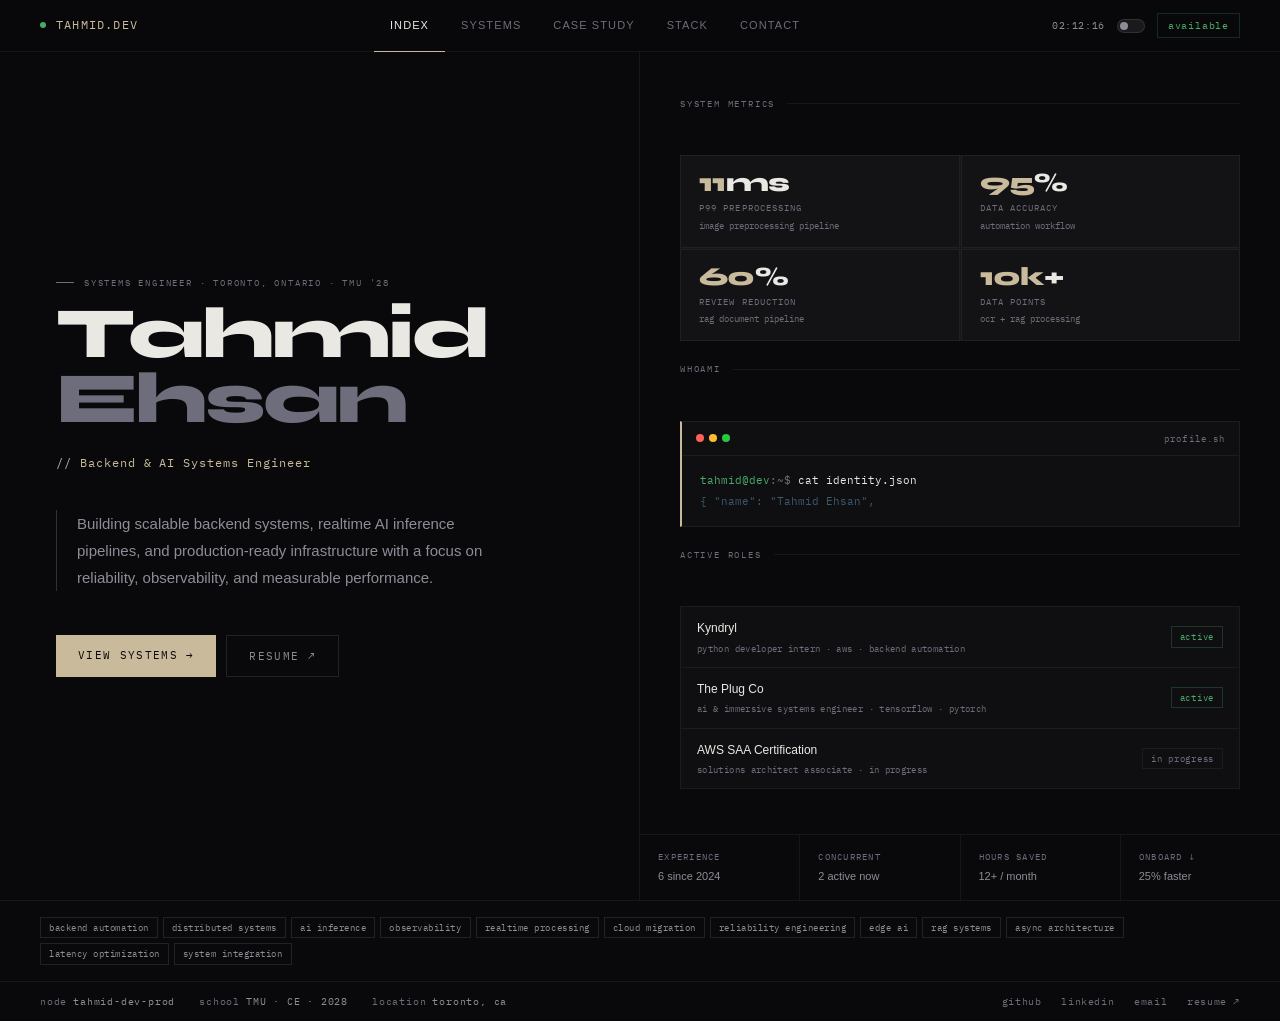
==== index.html @ 842f2605 "Image Added" ====
<!DOCTYPE html>
<html lang="en">
<head>
<meta charset="UTF-8">
<meta name="viewport" content="width=device-width, initial-scale=1.0">
<title>Tahmid.Dev</title>
<link rel="icon" type="image/png" href="favicon.png">
<link rel="stylesheet" href="style.css">
<style>
/* ── Hero grid ── */
.hero {
  min-height: calc(100vh - 52px);
  display: grid;
  grid-template-columns: 1fr 1fr;
}
.hero-l {
  padding: 80px 48px 80px 56px;
  border-right: 0.5px solid var(--border);
  display: flex; flex-direction: column; justify-content: center;
}
.hero-name {
  font-family: var(--display);
  font-size: 72px; font-weight: 800;
  letter-spacing: -.04em; line-height: .9;
  margin-bottom: 12px;
}
.hero-name-sub { color: var(--text-3); display: block; }
.hero-title {
  font-family: var(--mono); font-size: 12px; color: var(--accent);
  letter-spacing: .08em; margin-bottom: 36px; margin-top: 10px;
}
.hero-bio {
  font-size: 15px; color: var(--text-2); line-height: 1.8;
  max-width: 430px; margin-bottom: 44px;
  border-left: 1px solid var(--border-hi); padding-left: 20px;
}
.hero-actions { display: flex; gap: 10px; }

/* ── Right side: system panel ── */
.hero-r {
  display: flex; flex-direction: column;
}
.hero-r-top {
  flex: 1; padding: 44px 40px 32px;
  display: flex; flex-direction: column; gap: 20px;
}
.metrics-grid {
  display: grid; grid-template-columns: 1fr 1fr;
  gap: 1px; background: var(--border);
}

/* Terminal */
.terminal {
  background: var(--bg-raised); border: 0.5px solid var(--border);
  border-left: 2px solid var(--accent); font-family: var(--mono);
}
.term-header {
  display: flex; align-items: center; gap: 5px;
  padding: 9px 14px; border-bottom: 0.5px solid var(--border);
}
.t-dot { width: 8px; height: 8px; border-radius: 50%; }
.term-title { font-size: 9px; color: var(--text-3); letter-spacing: .12em; margin-left: auto; }
.term-body { padding: 14px 18px; }
.tl { font-size: 11px; line-height: 1.9; }
.tl .p   { color: var(--green); }
.tl .k   { color: #8a7aaa; }
.tl .s   { color: #7a9a6a; }
.tl .n   { color: var(--accent); }
.tl .c   { color: var(--text-3); }
.tl .o   { color: #3a5a6a; }
.tl .dim { color: var(--text-3); }
.tcursor {
  display: inline-block; width: 7px; height: 13px;
  background: var(--accent); vertical-align: -2px;
  animation: blink 1s step-end infinite;
}
@keyframes blink { 0%,100%{opacity:1} 50%{opacity:0} }

/* Active roles */
.roles-panel {
  background: var(--bg-raised); border: 0.5px solid var(--border);
}
.role-row {
  display: flex; justify-content: space-between; align-items: center;
  padding: 11px 16px; border-bottom: 0.5px solid var(--border);
}
.role-row:last-child { border-bottom: none; }
.role-org { font-size: 12px; color: var(--text); margin-bottom: 2px; }
.role-desc { font-family: var(--mono); font-size: 9px; color: var(--text-3); letter-spacing: .04em; }
.role-badge {
  font-family: var(--mono); font-size: 9px; letter-spacing: .08em;
  padding: 2px 8px; border: 0.5px solid rgba(74,170,106,.25); color: var(--green);
  white-space: nowrap; flex-shrink: 0;
}
.role-badge-dim {
  font-family: var(--mono); font-size: 9px; letter-spacing: .08em;
  padding: 2px 8px; border: 0.5px solid var(--border); color: var(--text-3);
  white-space: nowrap; flex-shrink: 0;
}

/* Strip at bottom */
.hero-strip {
  border-top: 0.5px solid var(--border);
  display: flex;
}
.strip-cell {
  flex: 1; padding: 14px 18px; border-right: 0.5px solid var(--border);
}
.strip-cell:last-child { border-right: none; }
.strip-label { font-family: var(--mono); font-size: 9px; color: var(--text-3); letter-spacing: .14em; text-transform: uppercase; margin-bottom: 3px; }
.strip-val { font-size: 11px; color: var(--text-2); }

/* Themes row */
.themes-row {
  display: flex; flex-wrap: wrap; gap: 5px;
  padding: 16px 40px; border-top: 0.5px solid var(--border);
}
</style>
</head>
<body>
<div class="page-wrap">

<!-- HERO -->
<div class="hero">
  <div class="hero-l">
    <div class="eyebrow fu fu-1">systems engineer · toronto, ontario · tmU '28</div>
    <h1 class="hero-name fu fu-2">
      Tahmid<br>
      <span class="hero-name-sub">Ehsan</span>
    </h1>
    <div class="hero-title fu fu-3">// Backend &amp; AI Systems Engineer</div>
    <p class="hero-bio fu fu-4">
      Building scalable backend systems, realtime AI inference pipelines, and production-ready infrastructure with a focus on reliability, observability, and measurable performance.
    </p>
    <div class="hero-actions fu fu-5">
      <a href="systems.html" class="btn-primary">View systems →</a>
      <a href="https://drive.google.com/file/d/1FpR7--g1Dq0NJvpyK1-gQ79gv53-cJZ3/view" target="_blank" class="btn-ghost">Resume ↗</a>
    </div>
  </div>

  <div class="hero-r">
    <div class="hero-r-top">
      <div class="section-label">system metrics</div>

      <div class="metrics-grid">
        <div class="metric-chip">
          <div class="metric-chip-val"><span class="hi">11</span>ms</div>
          <div class="metric-chip-label">p99 preprocessing</div>
          <div class="metric-chip-sub">image preprocessing pipeline</div>
        </div>
        <div class="metric-chip">
          <div class="metric-chip-val"><span class="hi">95</span>%</div>
          <div class="metric-chip-label">data accuracy</div>
          <div class="metric-chip-sub">automation workflow</div>
        </div>
        <div class="metric-chip">
          <div class="metric-chip-val"><span class="hi">60</span>%</div>
          <div class="metric-chip-label">review reduction</div>
          <div class="metric-chip-sub">rag document pipeline</div>
        </div>
        <div class="metric-chip">
          <div class="metric-chip-val"><span class="hi">10k</span>+</div>
          <div class="metric-chip-label">data points</div>
          <div class="metric-chip-sub">ocr + rag processing</div>
        </div>
      </div>

      <div class="section-label">whoami</div>
      <div class="terminal">
        <div class="term-header">
          <div class="t-dot" style="background:#ff5f57"></div>
          <div class="t-dot" style="background:#febc2e"></div>
          <div class="t-dot" style="background:#28c840"></div>
          <div class="term-title">profile.sh</div>
        </div>
        <div class="term-body" id="term-output"></div>
      </div>

      <div class="section-label">active roles</div>
      <div class="roles-panel">
        <div class="role-row">
          <div>
            <div class="role-org">Kyndryl</div>
            <div class="role-desc">python developer intern · aws · backend automation</div>
          </div>
          <div class="role-badge">active</div>
        </div>
        <div class="role-row">
          <div>
            <div class="role-org">The Plug Co</div>
            <div class="role-desc">ai &amp; immersive systems engineer · tensorflow · pytorch</div>
          </div>
          <div class="role-badge">active</div>
        </div>
        <div class="role-row">
          <div>
            <div class="role-org">AWS SAA Certification</div>
            <div class="role-desc">solutions architect associate · in progress</div>
          </div>
          <div class="role-badge-dim">in progress</div>
        </div>
      </div>
    </div>

    <div class="hero-strip">
      <div class="strip-cell">
        <div class="strip-label">experience</div>
        <div class="strip-val">6 since 2024</div>
      </div>
      <div class="strip-cell">
        <div class="strip-label">concurrent</div>
        <div class="strip-val">2 active now</div>
      </div>
      <div class="strip-cell">
        <div class="strip-label">hours saved</div>
        <div class="strip-val">12+ / month</div>
      </div>
      <div class="strip-cell">
        <div class="strip-label">onboard ↓</div>
        <div class="strip-val">25% faster</div>
      </div>
    </div>
  </div>
</div>

<!-- Themes strip -->
<div class="themes-row">
  <span class="tag">backend automation</span>
  <span class="tag">distributed systems</span>
  <span class="tag">ai inference</span>
  <span class="tag">observability</span>
  <span class="tag">realtime processing</span>
  <span class="tag">cloud migration</span>
  <span class="tag">reliability engineering</span>
  <span class="tag">edge ai</span>
  <span class="tag">rag systems</span>
  <span class="tag">async architecture</span>
  <span class="tag">latency optimization</span>
  <span class="tag">system integration</span>
</div>

</div><!-- /page-wrap -->
<script src="nav.js"></script>
<script>
/* typewriter terminal */
const lines = [
  [{cls:'p',t:'tahmid@dev'},{cls:'dim',t:':~$ '},{cls:'',t:'cat identity.json'}],
  [{cls:'o',t:'{ "name": "Tahmid Ehsan",'}],
  [{cls:'o',t:'  "role": "Backend & AI Systems Engineer",'}],
  [{cls:'o',t:'  "focus": ["realtime pipelines","distributed systems","observability"],'}],
  [{cls:'o',t:'  "status": "building backend & AI systems" }'}],
  [{cls:'p',t:'tahmid@dev'},{cls:'dim',t:':~$ '},{cls:'',t:'echo $METRICS'}],
  [{cls:'n',t:'11ms p99  ·  95% accuracy  ·  10k+ datapoints  ·  60% ↓ review'}],
];
const out = document.getElementById('term-output');
let li = 0;
function nextLine(){
  if(li >= lines.length){ out.insertAdjacentHTML('beforeend','<div class="tl"><span class="tcursor"></span></div>'); return; }
  const div = document.createElement('div'); div.className='tl';
  lines[li].forEach(p=>{ const s=document.createElement('span'); if(p.cls)s.className=p.cls; s.textContent=p.t; div.appendChild(s); });
  out.appendChild(div); li++;
  setTimeout(nextLine, li <= 1 ? 400 : 140);
}
setTimeout(nextLine, 600);
</script>
</body>
</html>
---- style.css ----
/* ============================================================
   TAHMID.DEV — Design System
   Shared across all pages
   ============================================================ */

@import url('https://fonts.googleapis.com/css2?family=IBM+Plex+Mono:ital,wght@0,400;0,500;0,600;1,400&family=Syne:wght@700;800&display=swap');

/* ── Reset ── */
*, *::before, *::after { box-sizing: border-box; margin: 0; padding: 0; }
html { scroll-behavior: smooth; }

/* ── Tokens ── */
:root {
  --bg:          #09090b;
  --bg-raised:   #0f0f12;
  --bg-panel:    #131316;
  --bg-subtle:   #1a1a1e;
  --border:      rgba(255,255,255,0.055);
  --border-md:   rgba(255,255,255,0.10);
  --border-hi:   rgba(255,255,255,0.16);
  --text:        #eae8e3;
  --text-2:      #8d8d97;
  --text-3:      #6d6d7b;
  --accent:      #c9ba9b;
  --accent-dim:  rgba(201,186,155,0.08);
  --accent-glow: rgba(201,186,155,0.04);
  --green:       #4aaa6a;
  --green-dim:   rgba(74,170,106,0.10);
  --red:         #d05a5a;
  --nav-bg:      rgba(9,9,11,0.94);

  --mono: 'IBM Plex Mono', 'Courier New', monospace;
  --display: 'Syne', 'Helvetica Neue', sans-serif;
  --sans: 'Helvetica Neue', Helvetica, Arial, sans-serif;
}

[data-theme="light"] {
  --bg:          #f7f5f0;
  --bg-raised:   #edeae2;
  --bg-panel:    #e5e1d8;
  --bg-subtle:   #ddd8ce;
  --border:      rgba(0,0,0,0.08);
  --border-md:   rgba(0,0,0,0.13);
  --border-hi:   rgba(0,0,0,0.20);
  --text:        #1c1a15;
  --text-2:      #5c5950;
  --text-3:      #888480;
  --accent:      #7a6642;
  --accent-dim:  rgba(122,102,66,0.08);
  --accent-glow: rgba(122,102,66,0.04);
  --green:       #2a7045;
  --green-dim:   rgba(42,112,69,0.10);
  --red:         #a03535;
  --nav-bg:      rgba(247,245,240,0.95);
}

body {
  background: var(--bg);
  color: var(--text);
  font-family: var(--sans);
  font-size: 14px;
  line-height: 1.7;
  -webkit-font-smoothing: antialiased;
}

/* ── Nav ── */
#site-nav {
  position: fixed; top: 0; left: 0; right: 0; z-index: 200;
  height: 52px;
  display: flex; align-items: center; justify-content: space-between;
  padding: 0 40px;
  border-bottom: 0.5px solid var(--border);
  background: var(--nav-bg);
  backdrop-filter: blur(10px);
}
.nav-brand {
  display: flex; align-items: center; gap: 10px;
  font-family: var(--mono); font-size: 12px; color: var(--accent);
  letter-spacing: .1em; text-decoration: none;
}
.nav-brand-dot {
  width: 6px; height: 6px; border-radius: 50%;
  background: var(--green);
  animation: pulse-dot 3s ease-in-out infinite;
}
@keyframes pulse-dot {
  0%,100% { opacity:1; transform:scale(1); }
  50%      { opacity:.35; transform:scale(.7); }
}
.nav-links {
  display: flex; gap: 0;
}
.nav-link {
  font-size: 11px; color: var(--text-3); letter-spacing: .1em;
  text-transform: uppercase; text-decoration: none;
  padding: 0 16px; height: 52px;
  display: flex; align-items: center;
  border-bottom: 1.5px solid transparent;
  transition: color .15s, border-color .15s;
}
.nav-link:hover { color: var(--text-2); }
.nav-link.active { color: var(--text); border-bottom-color: var(--accent); }
.nav-right {
  display: flex; align-items: center; gap: 12px;
}
.nav-clock {
  font-family: var(--mono); font-size: 10px; color: var(--text-2);
  letter-spacing: .06em;
}
.nav-badge {
  font-family: var(--mono); font-size: 10px; color: var(--green);
  border: 0.5px solid rgba(74,170,106,.22);
  padding: 3px 10px; letter-spacing: .08em;
}

/* ── Footer ── */
#site-footer {
  border-top: 0.5px solid var(--border);
  padding: 0 40px;
  height: 40px;
  display: flex; align-items: center; justify-content: space-between;
  background: var(--bg);
}
.footer-left {
  display: flex; align-items: center; gap: 24px;
}
.footer-item {
  font-family: var(--mono); font-size: 10px; color: var(--text-3);
  letter-spacing: .08em;
}
.footer-item span { color: var(--text-2); margin-left: 6px; }
.footer-links { display: flex; gap: 20px; }
.footer-links a {
  font-family: var(--mono); font-size: 10px; color: var(--text-3);
  text-decoration: none; letter-spacing: .06em;
  transition: color .15s;
}
.footer-links a:hover { color: var(--accent); }

/* ── Reusable utilities ── */
.section-label {
  font-family: var(--mono); font-size: 9px; color: var(--text-3);
  letter-spacing: .2em; text-transform: uppercase;
  display: flex; align-items: center; gap: 12px;
  margin-bottom: 24px;
}
.section-label::after {
  content: ''; flex: 1; height: 0.5px; background: var(--border);
}

.eyebrow {
  font-family: var(--mono); font-size: 9px; color: var(--text-3);
  letter-spacing: .2em; text-transform: uppercase;
  display: flex; align-items: center; gap: 10px;
  margin-bottom: 12px;
}
.eyebrow::before { content:''; width:18px; height:.5px; background:var(--text-3); display:block; }

.tag {
  font-family: var(--mono); font-size: 9px; letter-spacing: .06em;
  padding: 2px 8px; border: 0.5px solid var(--border-md);
  color: var(--text-2); display: inline-block;
}
.tag-green { border-color: rgba(74,170,106,.28); color: var(--green); }
.tag-accent { border-color: rgba(201,186,155,.2); color: var(--accent); }

.metric-chip {
  background: var(--bg-panel); border: 0.5px solid var(--border);
  padding: 14px 18px;
}
.metric-chip-val {
  font-family: var(--display); font-size: 26px; font-weight: 800;
  color: var(--text); letter-spacing: -.02em; line-height: 1;
  margin-bottom: 4px;
}
.metric-chip-val .hi { color: var(--accent); }
.metric-chip-label {
  font-family: var(--mono); font-size: 9px; color: var(--text-3);
  letter-spacing: .12em; text-transform: uppercase;
}
.metric-chip-sub {
  font-family: var(--mono); font-size: 9px; color: var(--text-3);
  margin-top: 2px;
}

.btn-primary {
  font-family: var(--mono); font-size: 11px; letter-spacing: .12em;
  text-transform: uppercase; padding: 11px 22px;
  background: var(--accent); color: var(--bg);
  border: none; cursor: pointer; text-decoration: none;
  display: inline-block; transition: opacity .2s;
}
.btn-primary:hover { opacity: .82; }
.btn-ghost {
  font-family: var(--mono); font-size: 11px; letter-spacing: .12em;
  text-transform: uppercase; padding: 11px 22px;
  background: transparent; color: var(--text-2);
  border: 0.5px solid var(--border-md); cursor: pointer; text-decoration: none;
  display: inline-block; transition: border-color .2s, color .2s;
}
.btn-ghost:hover { border-color: var(--accent); color: var(--accent); }

.arch-block {
  background: var(--bg-panel); border: 0.5px solid var(--border);
  border-left: 2px solid var(--accent);
  padding: 16px 18px; font-family: var(--mono); font-size: 10px;
}
.arch-row { display: flex; align-items: center; gap: 5px; flex-wrap: wrap; margin-bottom: 5px; }
.arch-row:last-child { margin-bottom: 0; }
.arch-node { padding: 3px 9px; border: 0.5px solid var(--border-md); color: var(--text-2); font-size: 9px; white-space: nowrap; }
.arch-node-hi { padding: 3px 9px; border: 0.5px solid rgba(201,186,155,.3); color: var(--accent); background: var(--accent-dim); font-size: 9px; white-space: nowrap; }
.arch-node-ok { padding: 3px 9px; border: 0.5px solid rgba(74,170,106,.25); color: var(--green); background: var(--green-dim); font-size: 9px; white-space: nowrap; }
.arch-arrow { color: var(--text-3); }
.arch-note { font-size: 9px; color: var(--text-3); letter-spacing: .04em; }

/* page entry wrapper */
.page-wrap { padding-top: 52px; }

/* fade-up animation */
.fu { opacity:0; transform:translateY(10px); animation: fadeUp .45s ease forwards; }
@keyframes fadeUp { to { opacity:1; transform:translateY(0); } }
.fu-1 { animation-delay:.06s; }
.fu-2 { animation-delay:.13s; }
.fu-3 { animation-delay:.20s; }
.fu-4 { animation-delay:.28s; }
.fu-5 { animation-delay:.36s; }
.fu-6 { animation-delay:.44s; }

/* theme transition */
*, *::before, *::after { transition: background-color .2s ease, border-color .2s ease, color .15s ease; }

/* theme toggle slider */
.theme-toggle {
  display: flex; align-items: center; cursor: pointer; user-select: none;
}
.theme-toggle input[type="checkbox"] {
  position: absolute; opacity: 0; width: 0; height: 0; pointer-events: none;
}
.toggle-track {
  width: 28px; height: 14px; border-radius: 7px;
  background: var(--bg-subtle); border: 0.5px solid var(--border-md);
  position: relative; flex-shrink: 0;
  transition: background .2s, border-color .2s;
}
.toggle-knob {
  width: 8px; height: 8px; border-radius: 50%;
  background: var(--text-2);
  position: absolute; top: 2px; left: 2px;
  transition: transform .2s ease, background .2s;
}
.theme-toggle input:checked + .toggle-track {
  background: var(--accent-dim); border-color: var(--accent);
}
.theme-toggle input:checked + .toggle-track .toggle-knob {
  transform: translateX(14px); background: var(--accent);
}
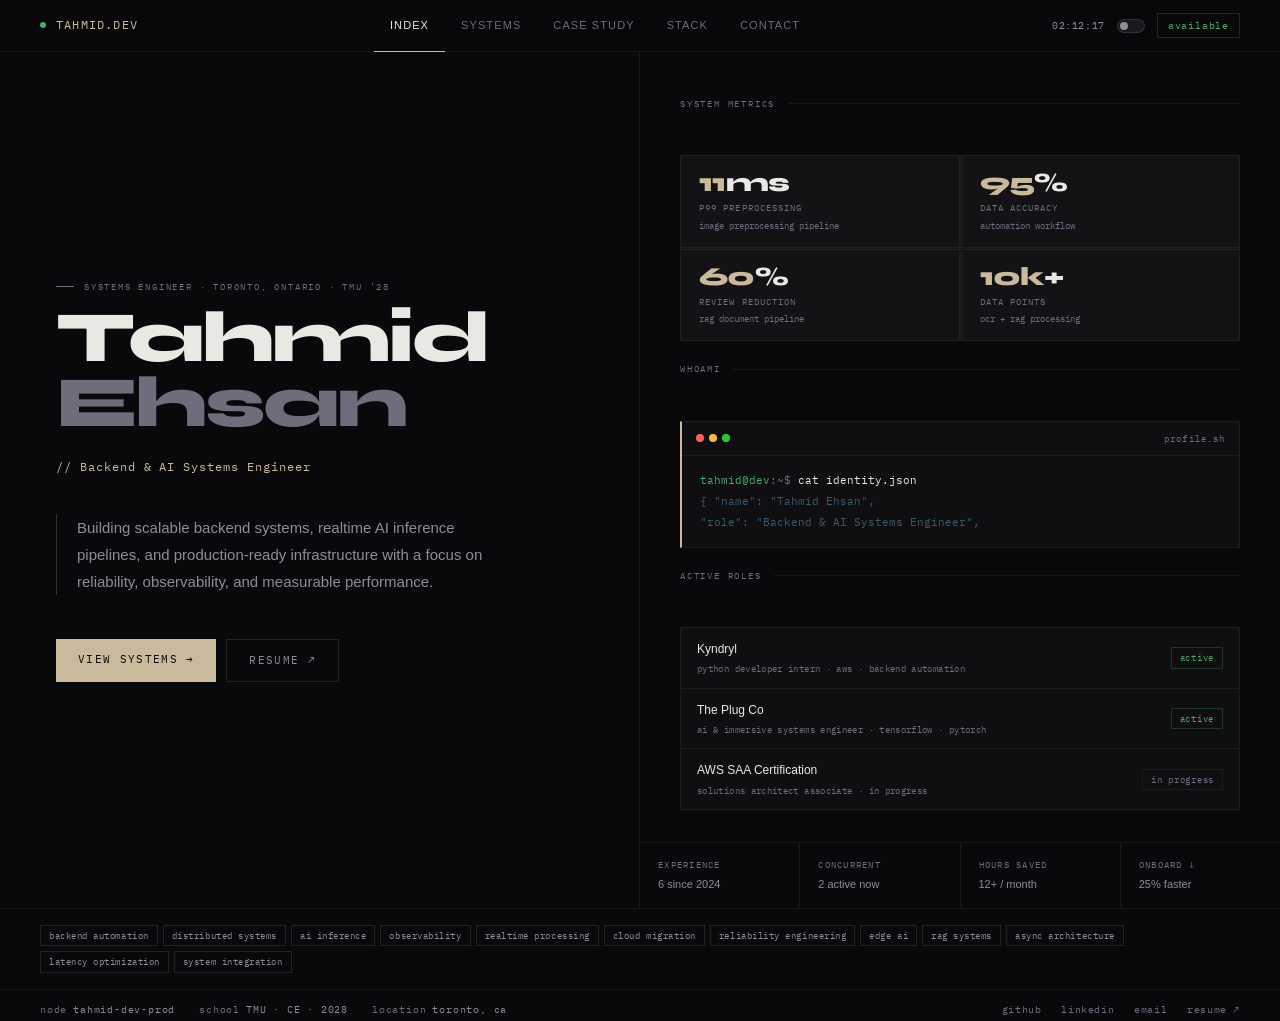
==== commit 25b3061d: "Icon Change" ====
--- a/index.html
+++ b/index.html
@@ -5,6 +5,7 @@
 <meta name="viewport" content="width=device-width, initial-scale=1.0">
 <title>Tahmid.Dev</title>
 <link rel="icon" type="image/png" href="favicon.png">
+<link rel="shortcut icon" href="favicon.png">
 <link rel="stylesheet" href="style.css">
 <style>
 /* ── Hero grid ── */
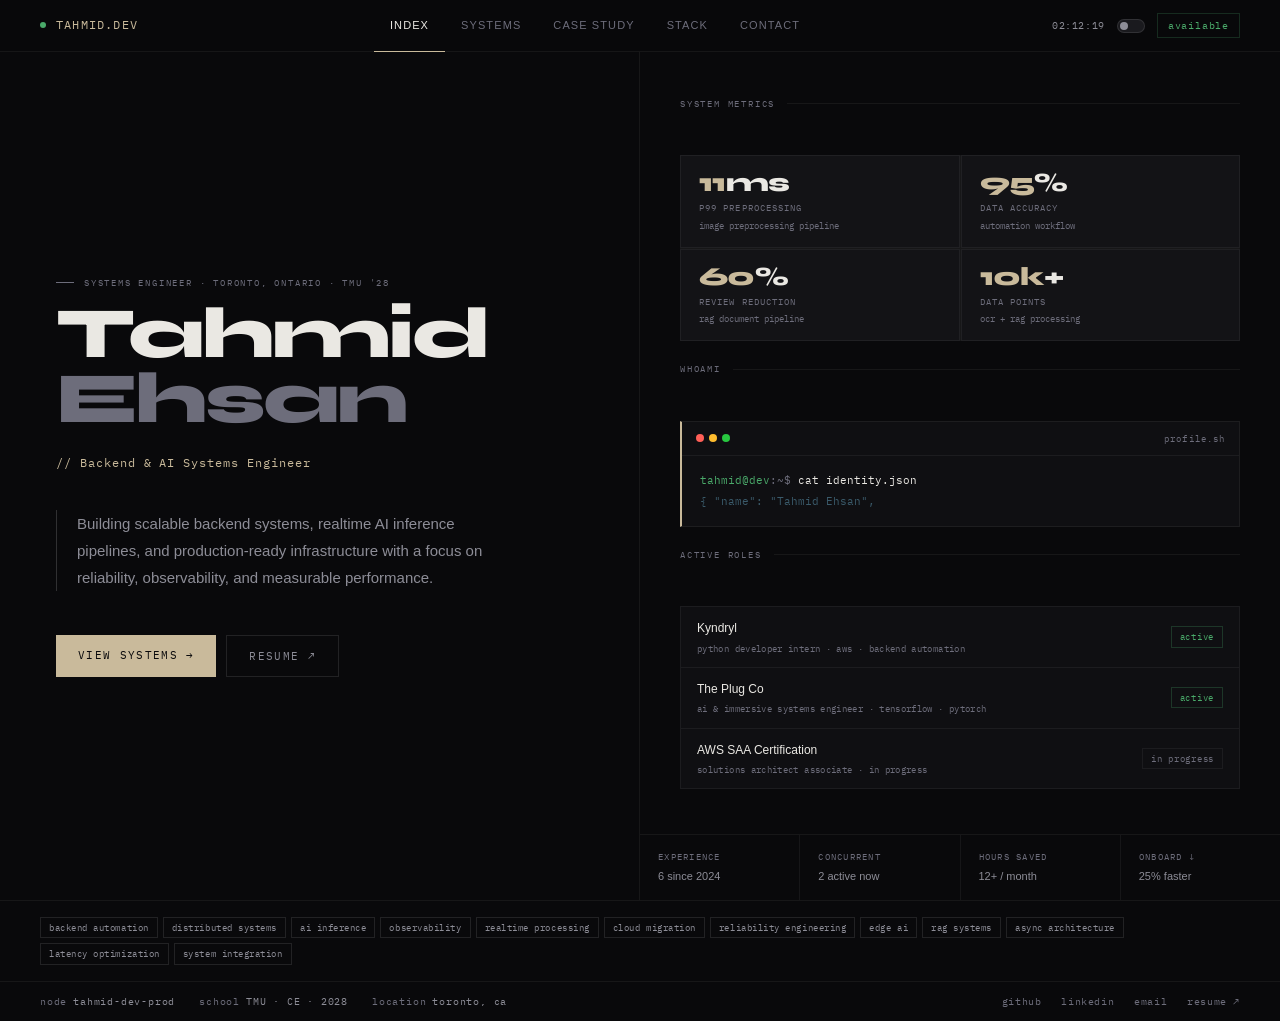
==== commit 14fa9e17: "Caching" ====
--- a/index.html
+++ b/index.html
@@ -4,8 +4,8 @@
 <meta charset="UTF-8">
 <meta name="viewport" content="width=device-width, initial-scale=1.0">
 <title>Tahmid.Dev</title>
-<link rel="icon" type="image/png" href="favicon.png">
-<link rel="shortcut icon" href="favicon.png">
+<link rel="icon" type="image/png" href="favicon.png?v=2">
+<link rel="shortcut icon" href="favicon.png?v=2">
 <link rel="stylesheet" href="style.css">
 <style>
 /* ── Hero grid ── */
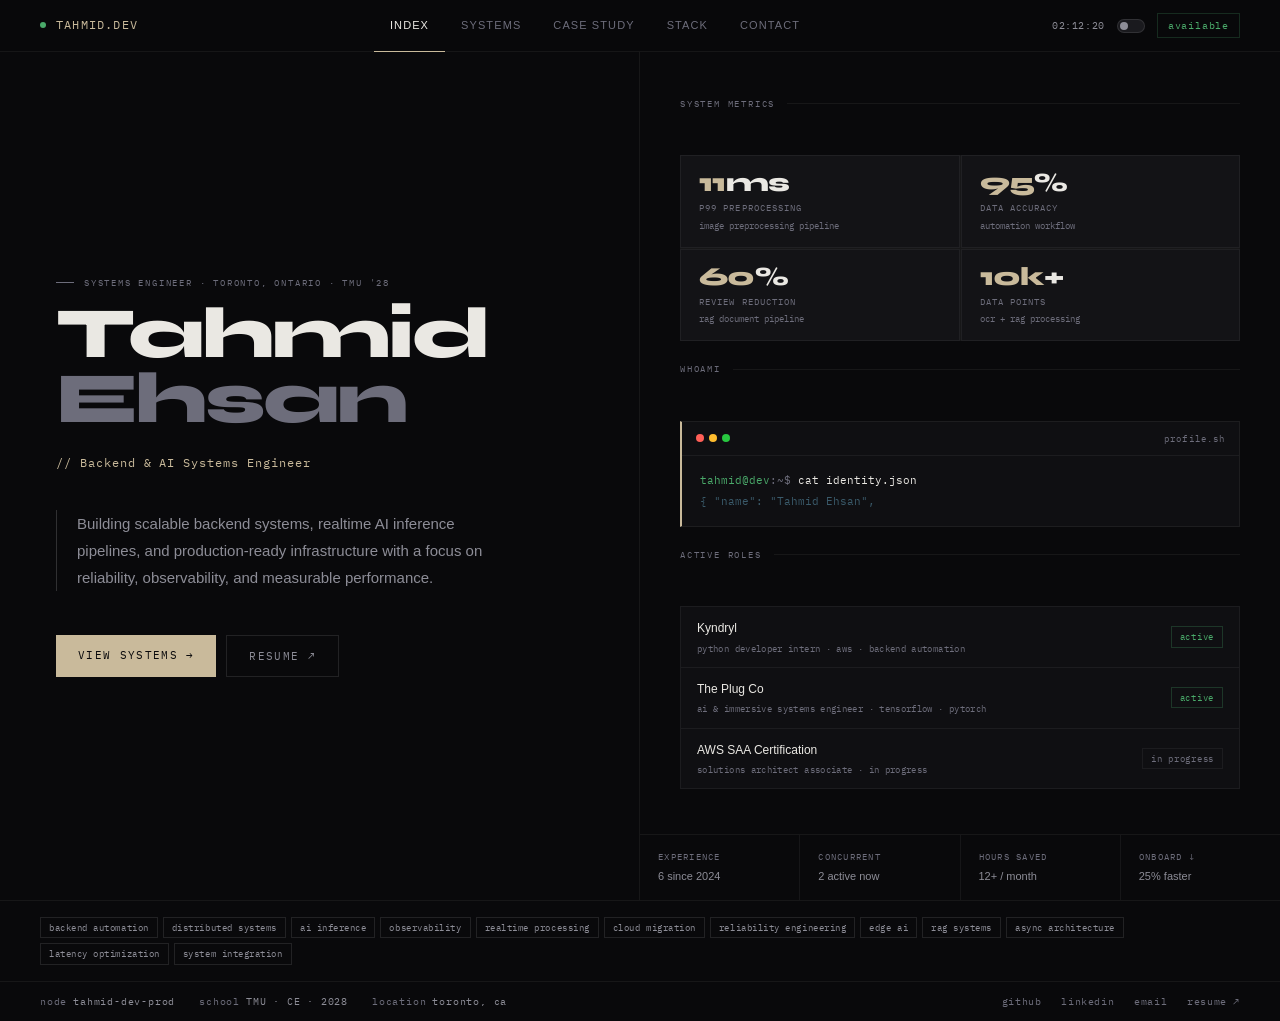
==== commit f5ef8d9d: "Image Change" ====
--- a/index.html
+++ b/index.html
@@ -4,8 +4,8 @@
 <meta charset="UTF-8">
 <meta name="viewport" content="width=device-width, initial-scale=1.0">
 <title>Tahmid.Dev</title>
-<link rel="icon" type="image/png" href="favicon.png?v=2">
-<link rel="shortcut icon" href="favicon.png?v=2">
+<link rel="icon" type="image/png" href="favicon.png?v=3">
+<link rel="shortcut icon" href="favicon.png?v=3">
 <link rel="stylesheet" href="style.css">
 <style>
 /* ── Hero grid ── */
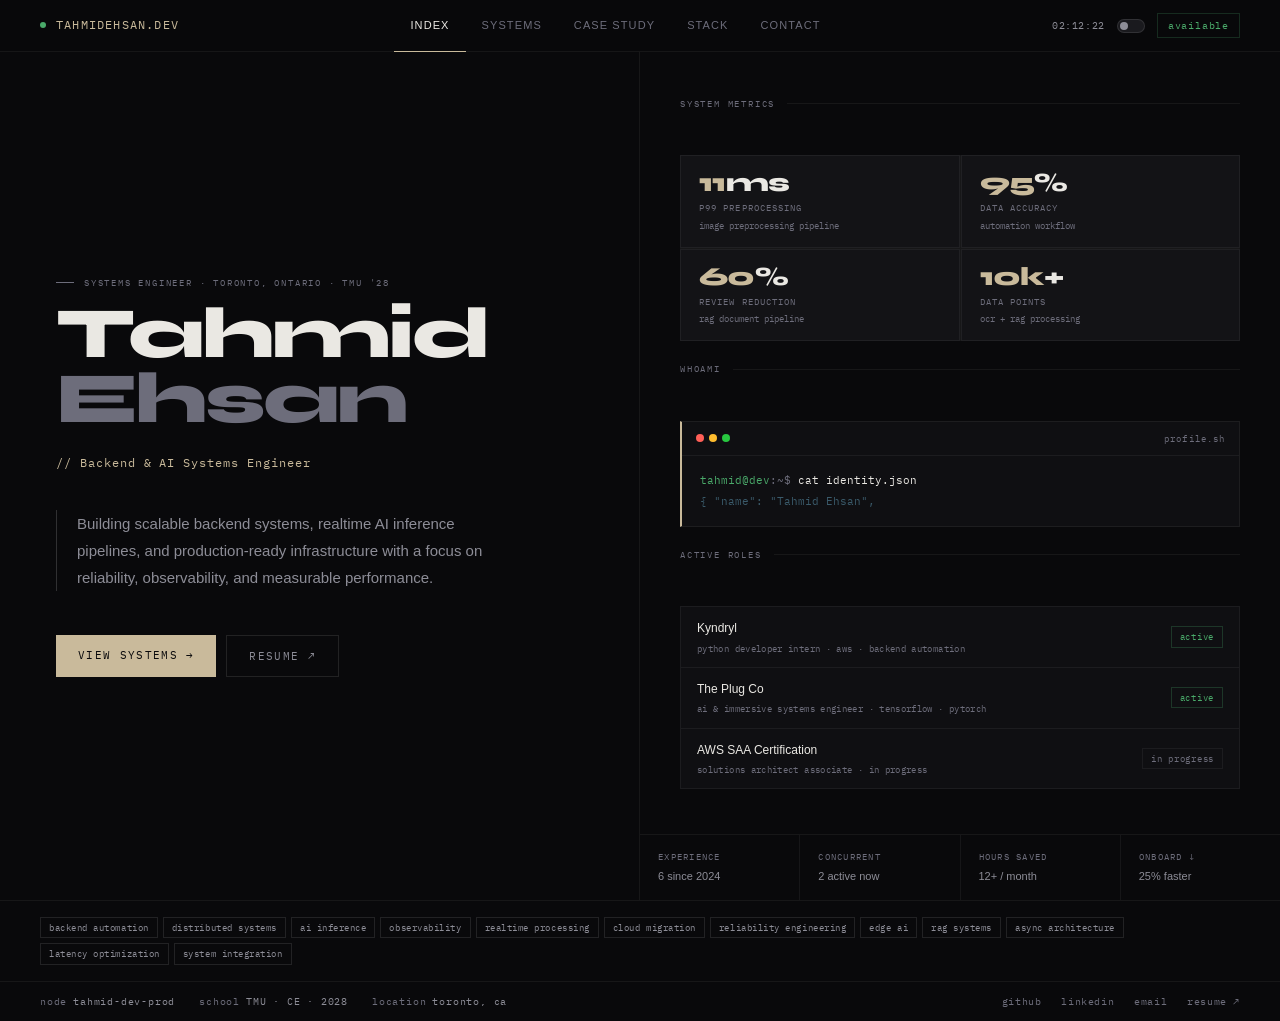
==== commit ce2123a1: "Logo Update + Mobile Device Optimization" ====
--- a/index.html
+++ b/index.html
@@ -3,7 +3,7 @@
 <head>
 <meta charset="UTF-8">
 <meta name="viewport" content="width=device-width, initial-scale=1.0">
-<title>Tahmid.Dev</title>
+<title>tahmidehsan.dev</title>
 <link rel="icon" type="image/png" href="favicon.png?v=3">
 <link rel="shortcut icon" href="favicon.png?v=3">
 <link rel="stylesheet" href="style.css">
@@ -115,6 +115,28 @@
 .themes-row {
   display: flex; flex-wrap: wrap; gap: 5px;
   padding: 16px 40px; border-top: 0.5px solid var(--border);
+}
+
+/* ── Responsive ── */
+@media (max-width: 900px) {
+  .hero { grid-template-columns: 1fr; }
+  .hero-l { border-right: none; border-bottom: 0.5px solid var(--border); padding: 48px 32px; }
+  .hero-r-top { padding: 32px 24px; }
+  .hero-name { font-size: 56px; }
+  .themes-row { padding: 12px 24px; }
+}
+@media (max-width: 640px) {
+  .hero-l { padding: 32px 20px; }
+  .hero-r-top { padding: 24px 20px; }
+  .hero-name { font-size: 44px; }
+  .hero-bio { font-size: 13px; }
+  .hero-actions { flex-wrap: wrap; }
+  .hero-strip { flex-wrap: wrap; }
+  .strip-cell { flex: 0 0 50%; }
+  .strip-cell:nth-child(odd) { border-right: 0.5px solid var(--border); }
+  .strip-cell:nth-child(1), .strip-cell:nth-child(2) { border-bottom: 0.5px solid var(--border); }
+  .themes-row { padding: 12px 16px; }
+  .metrics-grid { grid-template-columns: 1fr 1fr; }
 }
 </style>
 </head>
--- a/style.css
+++ b/style.css
@@ -254,3 +254,43 @@
 .theme-toggle input:checked + .toggle-track .toggle-knob {
   transform: translateX(14px); background: var(--accent);
 }
+
+/* ── Responsive ── */
+
+/* Tablet ≤ 900px */
+@media (max-width: 900px) {
+  #site-nav { padding: 0 24px; }
+  .nav-clock { display: none; }
+  #site-footer { padding: 12px 24px; height: auto; flex-direction: column; align-items: flex-start; gap: 10px; }
+  .footer-left { flex-wrap: wrap; gap: 12px; }
+}
+
+/* Mobile ≤ 640px */
+@media (max-width: 640px) {
+  #site-nav {
+    flex-wrap: wrap;
+    height: auto;
+    padding: 0 16px;
+  }
+  .nav-brand { height: 48px; }
+  .nav-right { height: 48px; }
+  .nav-links {
+    order: 3;
+    width: 100%;
+    border-top: 0.5px solid var(--border);
+    overflow-x: auto;
+    -webkit-overflow-scrolling: touch;
+    scrollbar-width: none;
+  }
+  .nav-links::-webkit-scrollbar { display: none; }
+  .nav-link { height: 36px; padding: 0 14px; white-space: nowrap; }
+  .nav-badge { display: none; }
+  .page-wrap { padding-top: 86px; }
+
+  #site-footer { padding: 12px 16px; height: auto; flex-direction: column; align-items: flex-start; gap: 10px; }
+  .footer-left { flex-wrap: wrap; gap: 8px; }
+  .footer-links { flex-wrap: wrap; gap: 10px; }
+
+  .section-label { margin-bottom: 16px; }
+  .btn-primary, .btn-ghost { padding: 10px 18px; font-size: 10px; }
+}
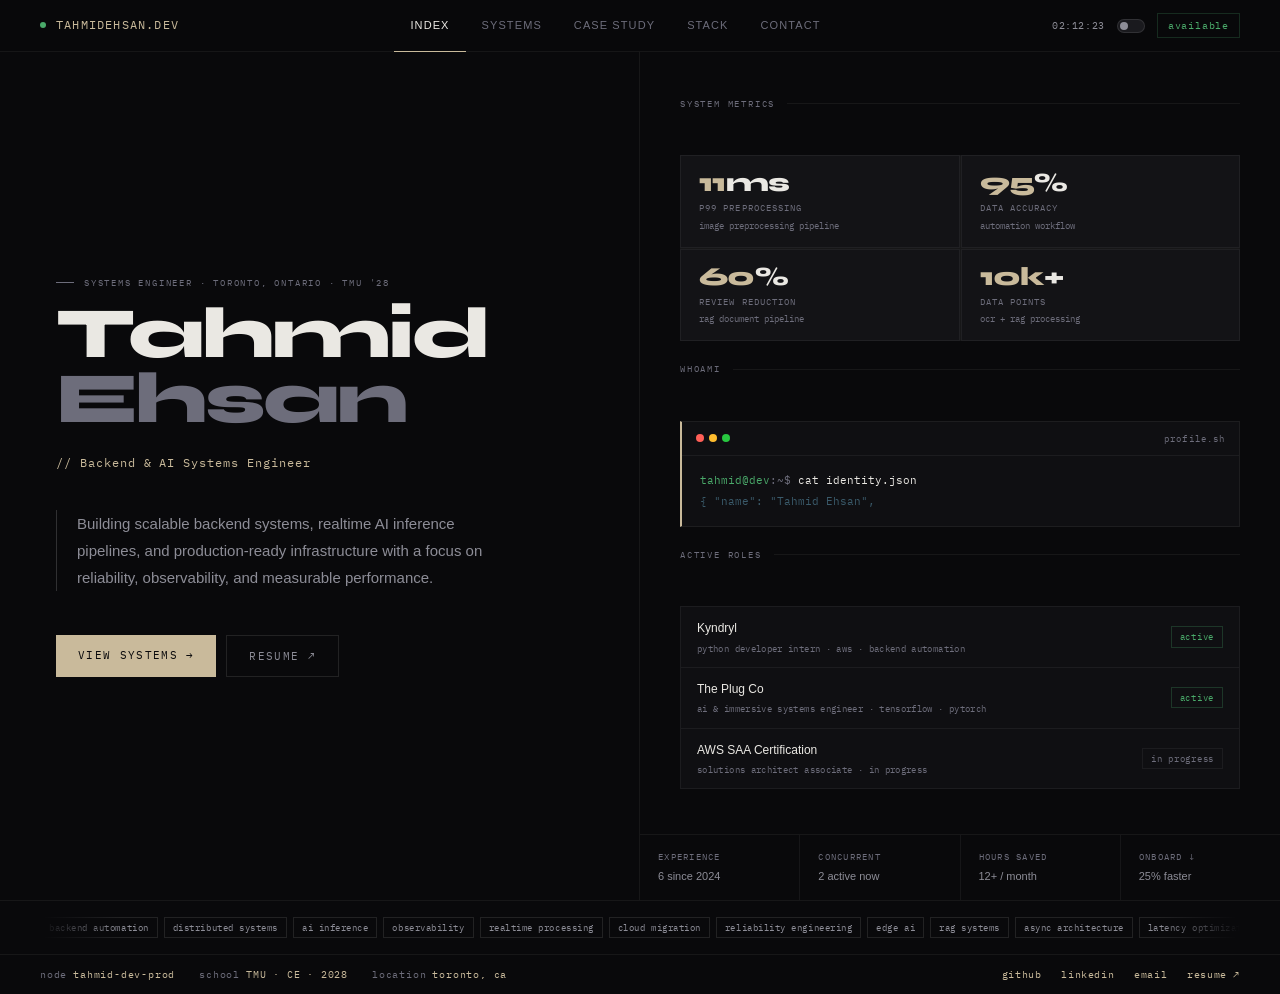
==== commit 86977088: "Update index.html" ====
--- a/index.html
+++ b/index.html
@@ -111,10 +111,23 @@
 .strip-label { font-family: var(--mono); font-size: 9px; color: var(--text-3); letter-spacing: .14em; text-transform: uppercase; margin-bottom: 3px; }
 .strip-val { font-size: 11px; color: var(--text-2); }
 
-/* Themes row */
+/* Themes row / conveyor */
 .themes-row {
-  display: flex; flex-wrap: wrap; gap: 5px;
   padding: 16px 40px; border-top: 0.5px solid var(--border);
+}
+.themes-conveyor-track {
+  overflow: hidden;
+  -webkit-mask-image: linear-gradient(to right, transparent, black 80px, black calc(100% - 80px), transparent);
+  mask-image: linear-gradient(to right, transparent, black 80px, black calc(100% - 80px), transparent);
+}
+.themes-conveyor-belt {
+  display: flex; gap: 6px; width: max-content;
+  animation: themes-conveyor 28s linear infinite;
+}
+.themes-conveyor-belt:hover { animation-play-state: paused; }
+@keyframes themes-conveyor {
+  0%   { transform: translateX(0); }
+  100% { transform: translateX(-50%); }
 }
 
 /* ── Responsive ── */
@@ -124,6 +137,10 @@
   .hero-r-top { padding: 32px 24px; }
   .hero-name { font-size: 56px; }
   .themes-row { padding: 12px 24px; }
+  .themes-conveyor-track {
+    -webkit-mask-image: linear-gradient(to right, transparent, black 50px, black calc(100% - 50px), transparent);
+    mask-image: linear-gradient(to right, transparent, black 50px, black calc(100% - 50px), transparent);
+  }
 }
 @media (max-width: 640px) {
   .hero-l { padding: 32px 20px; }
@@ -136,6 +153,10 @@
   .strip-cell:nth-child(odd) { border-right: 0.5px solid var(--border); }
   .strip-cell:nth-child(1), .strip-cell:nth-child(2) { border-bottom: 0.5px solid var(--border); }
   .themes-row { padding: 12px 16px; }
+  .themes-conveyor-track {
+    -webkit-mask-image: linear-gradient(to right, transparent, black 32px, black calc(100% - 32px), transparent);
+    mask-image: linear-gradient(to right, transparent, black 32px, black calc(100% - 32px), transparent);
+  }
   .metrics-grid { grid-template-columns: 1fr 1fr; }
 }
 </style>
@@ -248,18 +269,35 @@
 
 <!-- Themes strip -->
 <div class="themes-row">
-  <span class="tag">backend automation</span>
-  <span class="tag">distributed systems</span>
-  <span class="tag">ai inference</span>
-  <span class="tag">observability</span>
-  <span class="tag">realtime processing</span>
-  <span class="tag">cloud migration</span>
-  <span class="tag">reliability engineering</span>
-  <span class="tag">edge ai</span>
-  <span class="tag">rag systems</span>
-  <span class="tag">async architecture</span>
-  <span class="tag">latency optimization</span>
-  <span class="tag">system integration</span>
+  <div class="themes-conveyor-track">
+    <div class="themes-conveyor-belt">
+      <span class="tag">backend automation</span>
+      <span class="tag">distributed systems</span>
+      <span class="tag">ai inference</span>
+      <span class="tag">observability</span>
+      <span class="tag">realtime processing</span>
+      <span class="tag">cloud migration</span>
+      <span class="tag">reliability engineering</span>
+      <span class="tag">edge ai</span>
+      <span class="tag">rag systems</span>
+      <span class="tag">async architecture</span>
+      <span class="tag">latency optimization</span>
+      <span class="tag">system integration</span>
+      <!-- duplicate for seamless loop -->
+      <span class="tag">backend automation</span>
+      <span class="tag">distributed systems</span>
+      <span class="tag">ai inference</span>
+      <span class="tag">observability</span>
+      <span class="tag">realtime processing</span>
+      <span class="tag">cloud migration</span>
+      <span class="tag">reliability engineering</span>
+      <span class="tag">edge ai</span>
+      <span class="tag">rag systems</span>
+      <span class="tag">async architecture</span>
+      <span class="tag">latency optimization</span>
+      <span class="tag">system integration</span>
+    </div>
+  </div>
 </div>
 
 </div><!-- /page-wrap -->
--- a/style.css
+++ b/style.css
@@ -111,7 +111,9 @@
   font-family: var(--mono); font-size: 10px; color: var(--green);
   border: 0.5px solid rgba(74,170,106,.22);
   padding: 3px 10px; letter-spacing: .08em;
-}
+  text-decoration: none; transition: border-color .15s, color .15s;
+}
+.nav-badge:hover { border-color: var(--green); }
 
 /* ── Footer ── */
 #site-footer {
@@ -128,14 +130,14 @@
   font-family: var(--mono); font-size: 10px; color: var(--text-3);
   letter-spacing: .08em;
 }
-.footer-item span { color: var(--text-2); margin-left: 6px; }
+.footer-item span { color: var(--accent); margin-left: 6px; }
 .footer-links { display: flex; gap: 20px; }
 .footer-links a {
-  font-family: var(--mono); font-size: 10px; color: var(--text-3);
+  font-family: var(--mono); font-size: 10px; color: var(--accent);
   text-decoration: none; letter-spacing: .06em;
   transition: color .15s;
 }
-.footer-links a:hover { color: var(--accent); }
+.footer-links a:hover { color: var(--text); }
 
 /* ── Reusable utilities ── */
 .section-label {
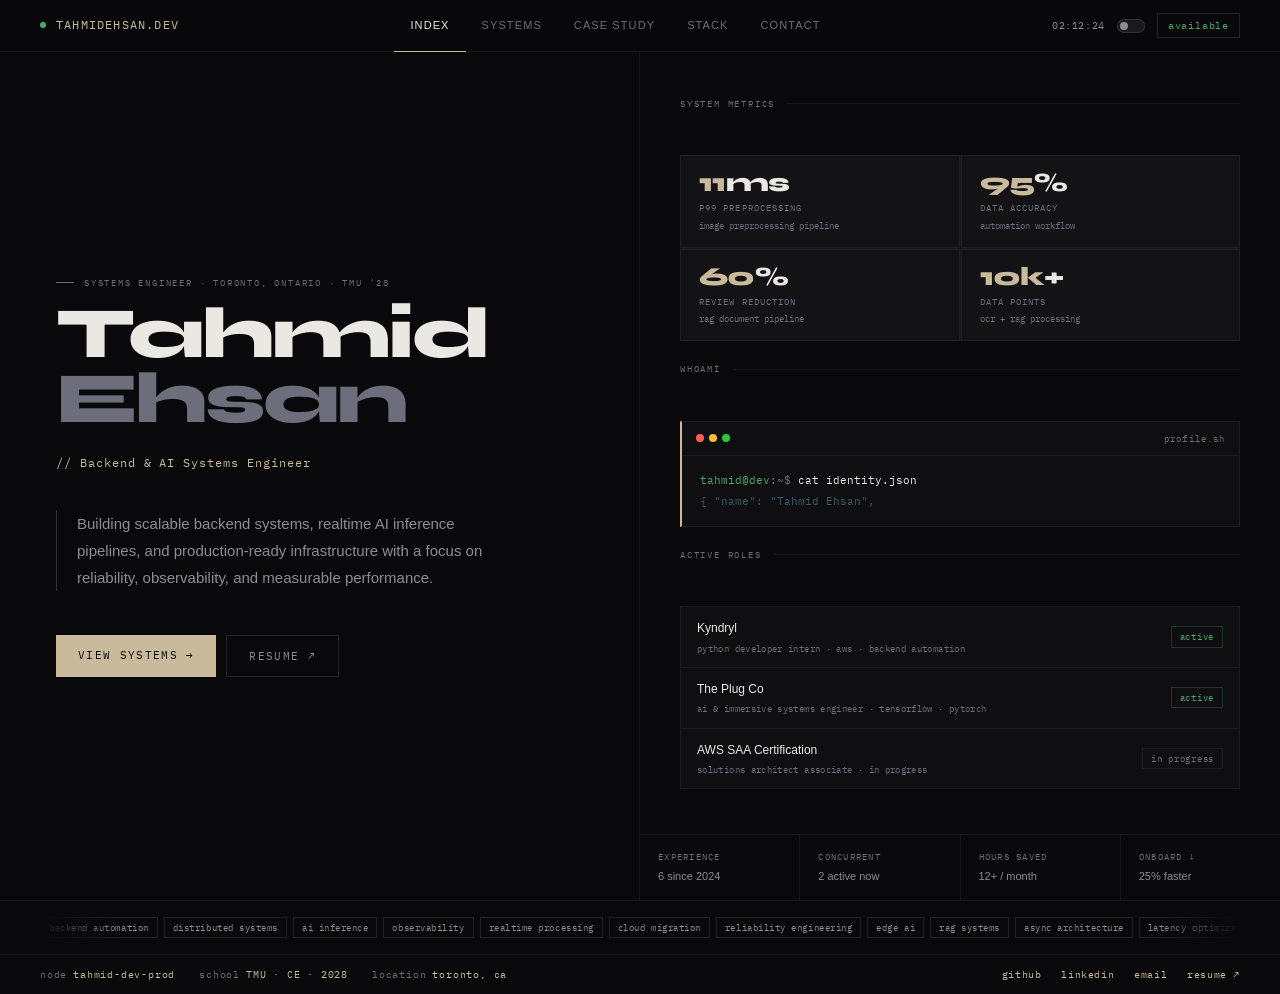
==== commit cf686c34: "Resume Update" ====
--- a/index.html
+++ b/index.html
@@ -178,7 +178,7 @@
     </p>
     <div class="hero-actions fu fu-5">
       <a href="systems.html" class="btn-primary">View systems →</a>
-      <a href="https://drive.google.com/file/d/1FpR7--g1Dq0NJvpyK1-gQ79gv53-cJZ3/view" target="_blank" class="btn-ghost">Resume ↗</a>
+      <a href="https://drive.google.com/file/d/1FpR7--g1Dq0NJvpyK1-gQ79gv53-cJZ3/view?usp=sharing" target="_blank" class="btn-ghost">Resume ↗</a>
     </div>
   </div>
 
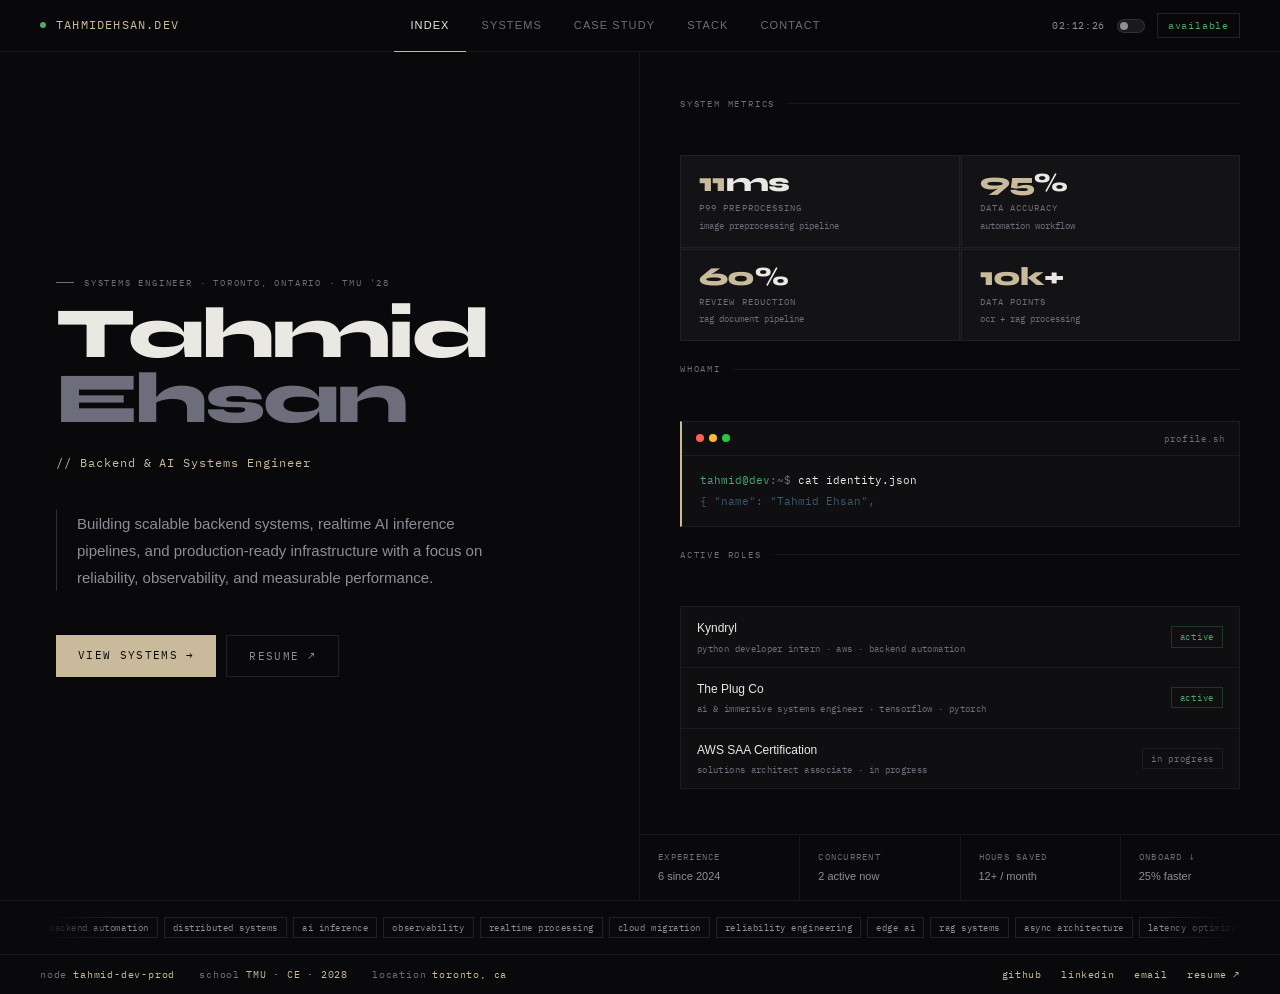
==== commit ae5b8080: "Resume Change" ====
--- a/index.html
+++ b/index.html
@@ -178,7 +178,7 @@
     </p>
     <div class="hero-actions fu fu-5">
       <a href="systems.html" class="btn-primary">View systems →</a>
-      <a href="https://drive.google.com/file/d/1FpR7--g1Dq0NJvpyK1-gQ79gv53-cJZ3/view?usp=sharing" target="_blank" class="btn-ghost">Resume ↗</a>
+      <a href="https://drive.google.com/file/d/1j98sdXW3JyAcdcmIbRamVIgQ8zg6p-9t/view?usp=sharing" target="_blank" class="btn-ghost">Resume ↗</a>
     </div>
   </div>
 
